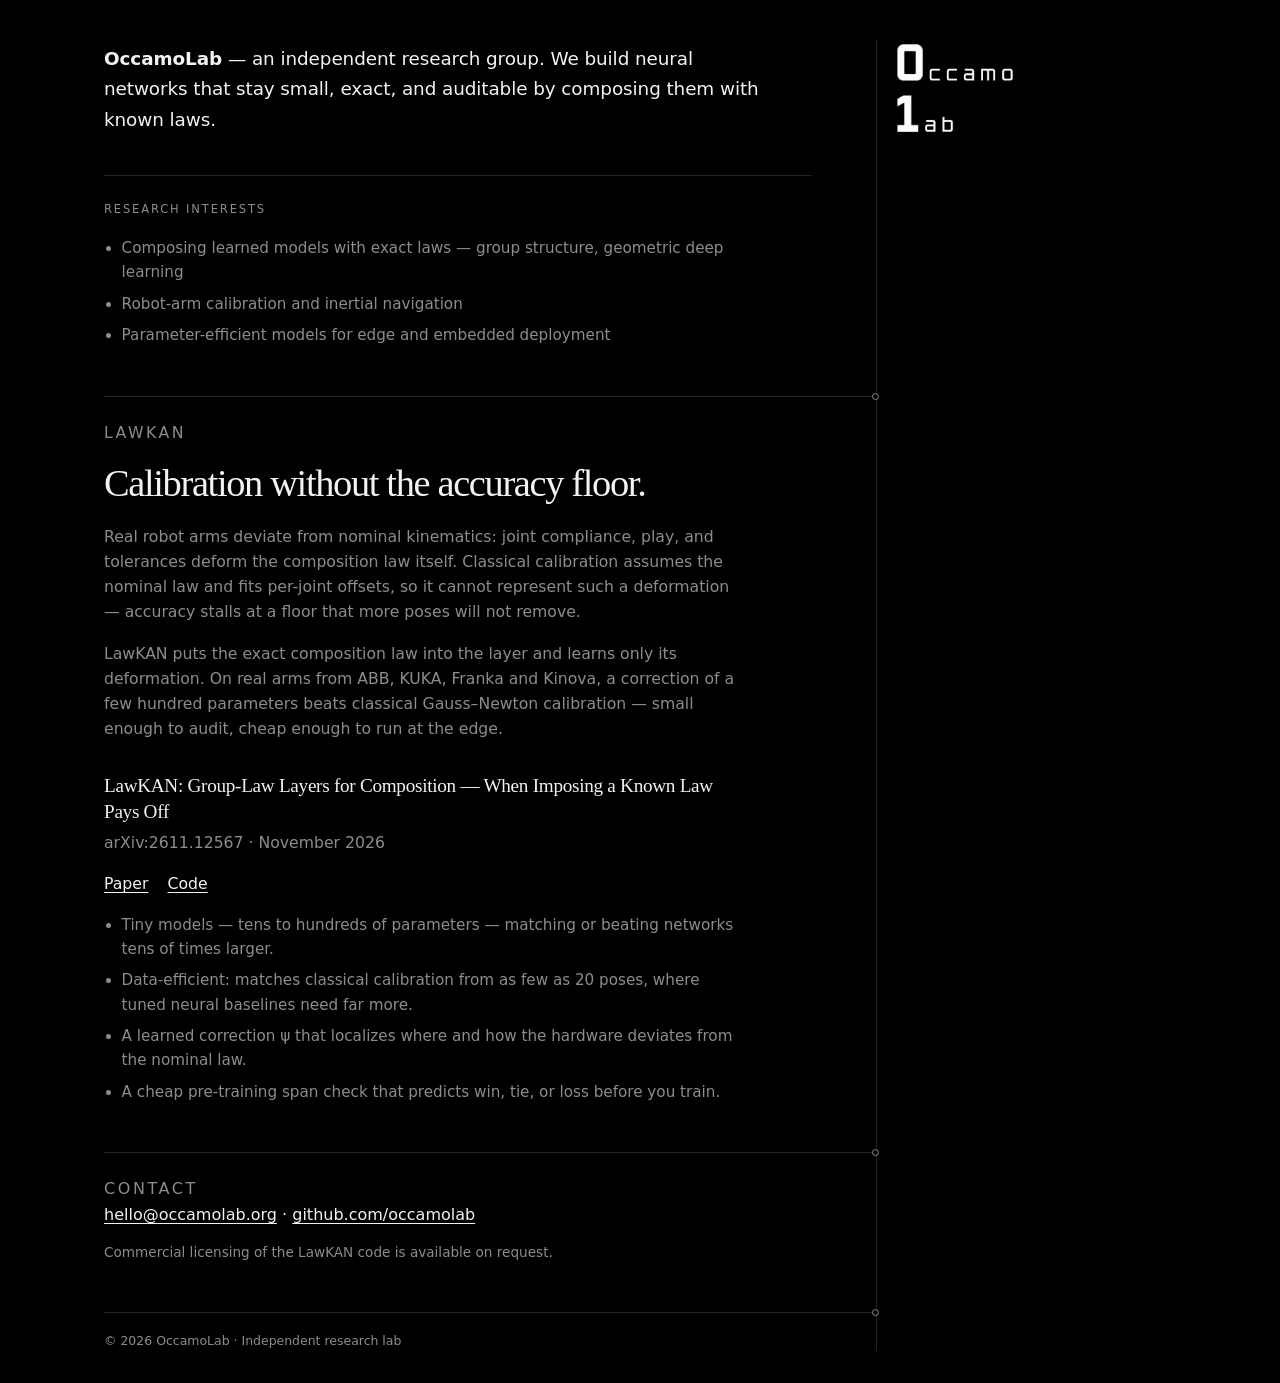
==== index.html @ d6421f6d "Make the hero body text and group interests under OccamoLab" ====
<!doctype html>
<html lang="en">
<head>
  <meta charset="utf-8">
  <meta name="viewport" content="width=device-width, initial-scale=1">
  <meta name="theme-color" content="#000000">
  <title>OccamoLab — independent research in geometric machine learning</title>
  <meta name="description" content="An independent research group building neural networks that stay small, exact, and auditable by composing them with known laws.">
  <link rel="canonical" href="https://occamolab.org/">
  <meta property="og:type" content="website">
  <meta property="og:title" content="OccamoLab">
  <meta property="og:description" content="An independent research group building neural networks that stay small, exact, and auditable by composing them with known laws.">
  <meta property="og:url" content="https://occamolab.org/">
  <meta property="og:image" content="https://occamolab.org/logo.png">
  <meta name="twitter:card" content="summary">
  <meta name="twitter:title" content="OccamoLab">
  <meta name="twitter:description" content="An independent research group building neural networks that stay small, exact, and auditable by composing them with known laws.">
  <meta name="twitter:image" content="https://occamolab.org/logo.png">
  <link rel="icon" href="logo.png" type="image/png">
  <link rel="apple-touch-icon" href="logo.png">
  <link rel="stylesheet" href="style.css?v=3">
  <script type="application/ld+json">
  {
    "@context": "https://schema.org",
    "@graph": [
      {
        "@type": "Organization",
        "@id": "https://occamolab.org/#org",
        "name": "OccamoLab",
        "url": "https://occamolab.org/",
        "logo": "https://occamolab.org/logo.png",
        "description": "An independent research group building neural networks that stay small, exact, and auditable by composing them with known laws.",
        "slogan": "A network should have exactly as many degrees of freedom as the problem has ignorance.",
        "sameAs": ["https://github.com/occamolab"],
        "founder": [
          {"@type": "Person", "name": "Anna Mishchenko"},
          {"@type": "Person", "name": "Nikolai Gavrilin"}
        ]
      },
      {
        "@type": "ScholarlyArticle",
        "@id": "https://arxiv.org/abs/2611.12567",
        "headline": "LawKAN: Group-Law Layers for Composition — When Imposing a Known Law Pays Off",
        "author": [
          {"@type": "Person", "name": "Anna Mishchenko"},
          {"@type": "Person", "name": "Nikolai Gavrilin"}
        ],
        "datePublished": "2026-11-09",
        "identifier": "https://doi.org/10.48550/arXiv.2611.12567",
        "url": "https://arxiv.org/abs/2611.12567",
        "sameAs": ["https://github.com/occamolab/lawkan"],
        "isPartOf": {"@type": "Periodical", "name": "arXiv", "issn": "2331-8422"}
      }
    ]
  }
  </script>
</head>
<body>
  <a class="skip" href="#main">Skip to content</a>

  <div class="page">
    <aside class="rail" aria-label="OccamoLab">
      <a class="brand" href="/" aria-label="OccamoLab home">
        <img src="logo-mark.png" alt="OccamoLab" width="124" height="96">
      </a>
    </aside>

    <main id="main">
      <section class="hero">
        <h1 class="sr-only">OccamoLab — independent research group</h1>
        <p class="hero-copy">
          <strong>OccamoLab</strong> — an independent research group. We build neural
          networks that stay small, exact, and auditable by composing them with known laws.
        </p>

        <div class="interests">
          <p class="label">Research interests</p>
          <ul class="bullets">
            <li>Composing learned models with exact laws — group structure, geometric deep learning</li>
            <li>Robot-arm calibration and inertial navigation</li>
            <li>Parameter-efficient models for edge and embedded deployment</li>
          </ul>
        </div>
      </section>

      <section id="lawkan" class="lawkan">
        <p class="label">LawKAN</p>
        <h2 class="lead">Calibration without the accuracy floor.</h2>
        <p>
          Real robot arms deviate from nominal kinematics: joint compliance, play, and
          tolerances deform the composition law itself. Classical calibration assumes the
          nominal law and fits per-joint offsets, so it cannot represent such a deformation —
          accuracy stalls at a floor that more poses will not remove.
        </p>
        <p>
          LawKAN puts the exact composition law into the layer and learns only its
          deformation. On real arms from ABB, KUKA, Franka and Kinova, a correction of a few
          hundred parameters beats classical Gauss–Newton calibration — small enough to
          audit, cheap enough to run at the edge.
        </p>

        <h3 class="paper-title">
          <a href="https://arxiv.org/abs/2611.12567">
            LawKAN: Group-Law Layers for Composition — When Imposing a Known Law Pays Off
          </a>
        </h3>
        <p class="meta">arXiv:2611.12567 · November 2026</p>
        <p class="links">
          <a href="https://arxiv.org/abs/2611.12567">Paper</a>
          <a href="https://github.com/occamolab/lawkan">Code</a>
        </p>

        <ul class="bullets">
          <li>Tiny models — tens to hundreds of parameters — matching or beating networks tens of times larger.</li>
          <li>Data-efficient: matches classical calibration from as few as 20 poses, where tuned neural baselines need far more.</li>
          <li>A learned correction ψ that localizes where and how the hardware deviates from the nominal law.</li>
          <li>A cheap pre-training span check that predicts win, tie, or loss before you train.</li>
        </ul>
      </section>

      <section id="contact" class="contact">
        <p class="label">Contact</p>
        <p>
          <a href="mailto:hello@occamolab.org">hello@occamolab.org</a>
          <span aria-hidden="true">·</span>
          <a href="https://github.com/occamolab">github.com/occamolab</a>
        </p>
        <p class="note">Commercial licensing of the LawKAN code is available on request.</p>
      </section>

      <footer class="site-footer">
        <p>© 2026 OccamoLab · Independent research lab</p>
      </footer>
    </main>
  </div>
</body>
</html>
---- style.css ----
:root {
  --ink: #f2f2f2;
  --muted: #8c8c8c;
  --bg: #000;
  --line: #222;
  --accent: #f2f2f2;
  --sans: ui-sans-serif, system-ui, -apple-system, "Segoe UI", Roboto, Helvetica, Arial, sans-serif;
  --serif: ui-serif, Georgia, Cambria, "Times New Roman", serif;
  color-scheme: dark;
}

* { box-sizing: border-box; }
html { scroll-behavior: smooth; }

body {
  margin: 0;
  background: var(--bg);
  color: var(--ink);
  font-family: var(--sans);
  line-height: 1.6;
  -webkit-font-smoothing: antialiased;
}

a, a:visited { color: var(--accent); text-decoration-thickness: 1px; text-underline-offset: 3px; }
a:hover { color: var(--muted); }

.skip { position: absolute; left: -9999px; }
.sr-only {
  position: absolute;
  width: 1px; height: 1px;
  padding: 0; margin: -1px;
  overflow: hidden;
  clip: rect(0 0 0 0);
  white-space: nowrap;
  border: 0;
}
.skip:focus {
  left: 1rem; top: 1rem;
  background: var(--ink); color: var(--bg);
  padding: .5rem .75rem;
}

.page {
  max-width: 1120px;
  min-height: 100vh;
  margin: 0 auto;
  padding: 2.5rem 1.5rem 2rem;
  display: grid;
  grid-template-columns: minmax(0, 1fr) 300px;
  grid-template-areas: "main rail";
  column-gap: 4rem;
}

/* The razor: a full-height axis with the wordmark attached at the top. */
.rail {
  grid-area: rail;
  align-self: stretch;
  border-left: 1px solid var(--line);
  padding-left: 1rem;
  display: flex;
  justify-content: flex-start;
  align-items: flex-start;
}

.brand { display: inline-flex; text-decoration: none; }
.brand img { display: block; width: auto; height: 96px; }

main { grid-area: main; min-width: 0; }

.hero { padding: .25rem 0 0; }

.interests {
  margin-top: 2.5rem;
  padding-top: 1.5rem;
  border-top: 1px solid var(--line);
}

.hero-copy {
  max-width: 42rem;
  margin: 0;
  font-size: 1.15rem;
  font-weight: 400;
  line-height: 1.65;
  letter-spacing: -.005em;
}
.hero-copy strong { font-weight: 650; }

.lawkan, .contact {
  position: relative;
  margin-top: 3rem;
  padding-top: 1.5rem;
}

/* A knot on the axis, with a hairline running left into the content. */
.lawkan::before, .contact::before, .site-footer::before {
  content: "";
  position: absolute;
  top: 0;
  left: 0;
  width: calc(100% + 4rem);
  height: 1px;
  background: var(--line);
}
.lawkan::after, .contact::after, .site-footer::after {
  content: "";
  position: absolute;
  top: -3px;
  right: calc(-4rem - 3px);
  width: 7px;
  height: 7px;
  box-sizing: border-box;
  border: 1px solid var(--muted);
  border-radius: 50%;
  background: var(--bg);
}

.label {
  margin: 0 0 1.1rem;
  color: var(--muted);
  font-size: .72rem;
  letter-spacing: .16em;
  text-transform: uppercase;
}

.lead {
  max-width: 38rem;
  margin: 0 0 1.2rem;
  font-family: var(--serif);
  font-weight: 500;
  font-size: clamp(1.7rem, 3.5vw, 2.4rem);
  line-height: 1.15;
  letter-spacing: -.035em;
}

.lawkan p {
  max-width: 40rem;
  margin: 0 0 1rem;
  color: var(--muted);
  font-size: .98rem;
}

.paper-title {
  max-width: 40rem;
  margin: 2rem 0 .35rem;
  font-family: var(--serif);
  font-size: 1.2rem;
  font-weight: 500;
  line-height: 1.35;
  letter-spacing: -.015em;
}
.paper-title a { text-decoration: none; }
.paper-title a:hover { text-decoration: underline; }

.meta { margin: 0 0 .35rem; color: var(--muted); font-size: .84rem; }
.links { display: flex; gap: 1.2rem; margin: 0 0 1.2rem; font-size: .9rem; }

.bullets { max-width: 40rem; margin: 1rem 0 0; padding-left: 1.1rem; color: var(--muted); font-size: .95rem; }
.bullets li { margin: .45rem 0; }
.bullets li::marker { color: var(--muted); }

.contact p { margin: 0; font-size: 1rem; }
.contact .note { margin-top: .9rem; color: var(--muted); font-size: .85rem; }

.site-footer {
  position: relative;
  margin-top: 3rem;
  padding-top: 1.2rem;
  color: var(--muted);
  font-size: .78rem;
}
.site-footer p { margin: 0; }

@media (max-width: 760px) {
  .page {
    grid-template-columns: 1fr;
    grid-template-areas: "rail" "main";
    row-gap: 2rem;
    padding: 1.5rem 1.25rem 2rem;
  }
  .rail {
    border-left: 0;
    border-bottom: 1px solid var(--line);
    padding: 0 0 1rem;
    justify-content: flex-end;
  }
  .brand img { height: 72px; }
  .hero { padding-top: .5rem; }
  .hero-copy { font-size: 1.05rem; }
  .lawkan, .contact { margin-top: 2.5rem; border-top: 1px solid var(--line); }
  .site-footer { border-top: 1px solid var(--line); }
  .lawkan::before, .contact::before, .site-footer::before,
  .lawkan::after, .contact::after, .site-footer::after { display: none; }
}
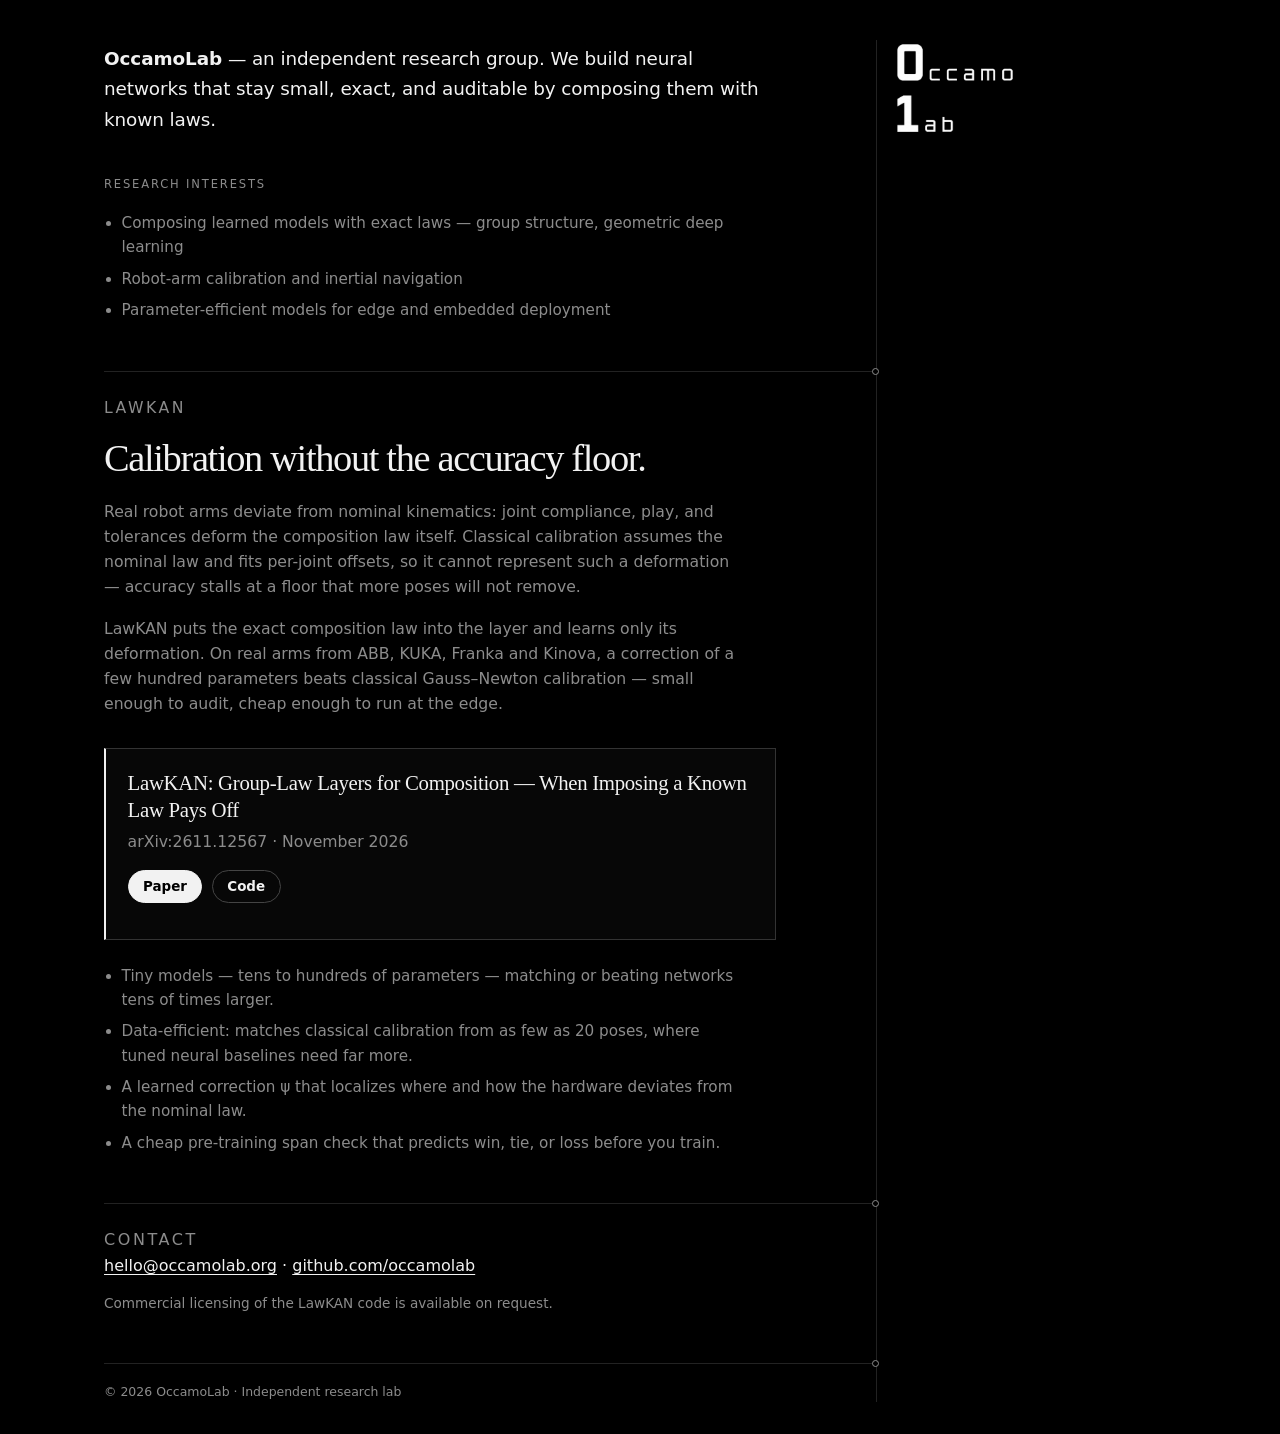
==== commit e91409ed: "Remove the hero divider and emphasize the paper links" ====
--- a/index.html
+++ b/index.html
@@ -18,7 +18,7 @@
   <meta name="twitter:image" content="https://occamolab.org/logo.png">
   <link rel="icon" href="logo.png" type="image/png">
   <link rel="apple-touch-icon" href="logo.png">
-  <link rel="stylesheet" href="style.css?v=3">
+  <link rel="stylesheet" href="style.css?v=4">
   <script type="application/ld+json">
   {
     "@context": "https://schema.org",
@@ -99,16 +99,18 @@
           audit, cheap enough to run at the edge.
         </p>
 
-        <h3 class="paper-title">
-          <a href="https://arxiv.org/abs/2611.12567">
-            LawKAN: Group-Law Layers for Composition — When Imposing a Known Law Pays Off
-          </a>
-        </h3>
-        <p class="meta">arXiv:2611.12567 · November 2026</p>
-        <p class="links">
-          <a href="https://arxiv.org/abs/2611.12567">Paper</a>
-          <a href="https://github.com/occamolab/lawkan">Code</a>
-        </p>
+        <div class="paper-card">
+          <h3 class="paper-title">
+            <a href="https://arxiv.org/abs/2611.12567">
+              LawKAN: Group-Law Layers for Composition — When Imposing a Known Law Pays Off
+            </a>
+          </h3>
+          <p class="meta">arXiv:2611.12567 · November 2026</p>
+          <p class="links">
+            <a class="button primary" href="https://arxiv.org/abs/2611.12567">Paper</a>
+            <a class="button" href="https://github.com/occamolab/lawkan">Code</a>
+          </p>
+        </div>
 
         <ul class="bullets">
           <li>Tiny models — tens to hundreds of parameters — matching or beating networks tens of times larger.</li>
--- a/style.css
+++ b/style.css
@@ -71,8 +71,6 @@
 
 .interests {
   margin-top: 2.5rem;
-  padding-top: 1.5rem;
-  border-top: 1px solid var(--line);
 }
 
 .hero-copy {
@@ -139,20 +137,48 @@
   font-size: .98rem;
 }
 
+.paper-card {
+  max-width: 42rem;
+  margin: 2rem 0 1.5rem;
+  padding: 1.25rem 1.35rem;
+  border: 1px solid #333;
+  border-left: 2px solid var(--ink);
+  background: #070707;
+}
+
 .paper-title {
-  max-width: 40rem;
-  margin: 2rem 0 .35rem;
+  margin: 0 0 .4rem;
   font-family: var(--serif);
-  font-size: 1.2rem;
+  font-size: 1.3rem;
   font-weight: 500;
-  line-height: 1.35;
+  line-height: 1.3;
   letter-spacing: -.015em;
 }
 .paper-title a { text-decoration: none; }
 .paper-title a:hover { text-decoration: underline; }
 
-.meta { margin: 0 0 .35rem; color: var(--muted); font-size: .84rem; }
-.links { display: flex; gap: 1.2rem; margin: 0 0 1.2rem; font-size: .9rem; }
+.meta { margin: 0 0 1rem; color: var(--muted); font-size: .84rem; }
+.links { display: flex; gap: .6rem; margin: 0; font-size: .9rem; }
+
+.button {
+  display: inline-flex;
+  align-items: center;
+  padding: .52rem .9rem;
+  border: 1px solid #444;
+  border-radius: 999px;
+  color: var(--ink);
+  font-size: .84rem;
+  font-weight: 600;
+  line-height: 1;
+  text-decoration: none;
+}
+.button:hover { border-color: var(--muted); color: var(--ink); }
+.button.primary {
+  background: var(--ink);
+  border-color: var(--ink);
+  color: #000;
+}
+.button.primary:hover { background: #fff; border-color: #fff; color: #000; }
 
 .bullets { max-width: 40rem; margin: 1rem 0 0; padding-left: 1.1rem; color: var(--muted); font-size: .95rem; }
 .bullets li { margin: .45rem 0; }
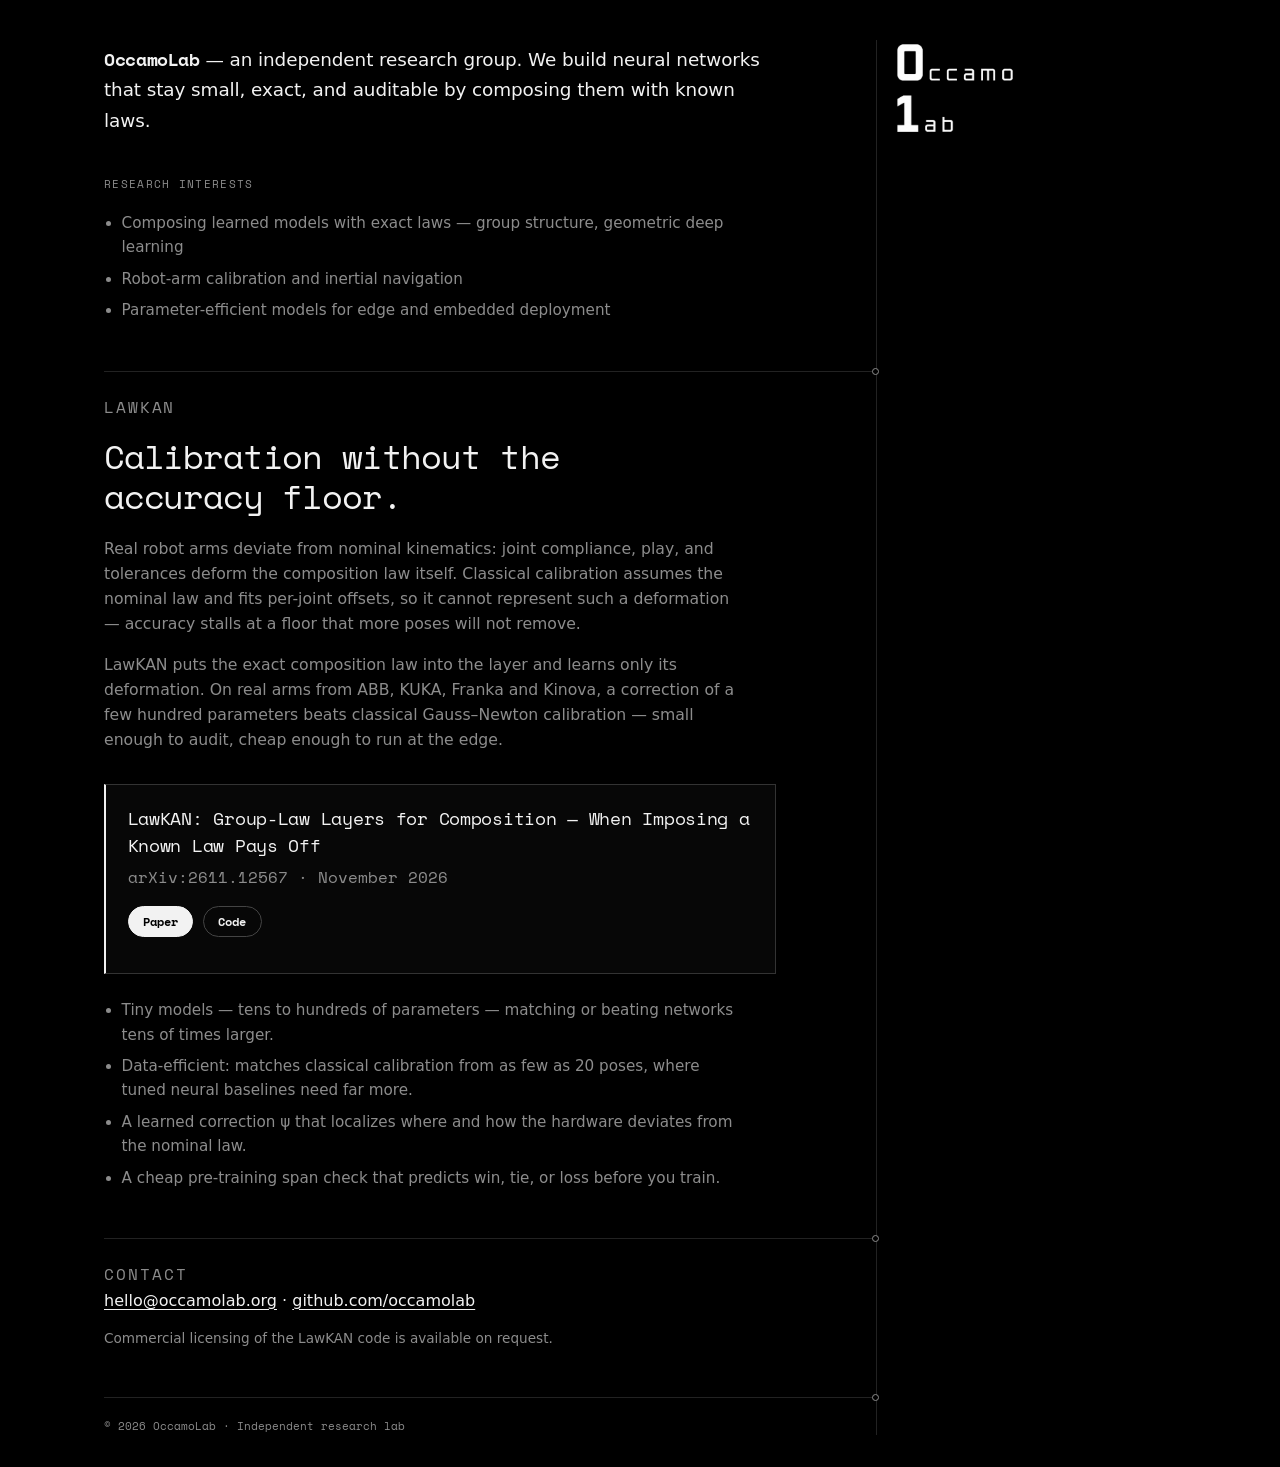
==== commit e405d2cc: "Use Space Mono for headings to match the wordmark" ====
--- a/index.html
+++ b/index.html
@@ -18,7 +18,7 @@
   <meta name="twitter:image" content="https://occamolab.org/logo.png">
   <link rel="icon" href="logo.png" type="image/png">
   <link rel="apple-touch-icon" href="logo.png">
-  <link rel="stylesheet" href="style.css?v=4">
+  <link rel="stylesheet" href="style.css?v=5">
   <script type="application/ld+json">
   {
     "@context": "https://schema.org",
--- a/style.css
+++ b/style.css
@@ -1,3 +1,18 @@
+@font-face {
+  font-family: "Space Mono";
+  src: url("fonts/space-mono-400.woff2") format("woff2");
+  font-weight: 400;
+  font-style: normal;
+  font-display: swap;
+}
+@font-face {
+  font-family: "Space Mono";
+  src: url("fonts/space-mono-700.woff2") format("woff2");
+  font-weight: 700;
+  font-style: normal;
+  font-display: swap;
+}
+
 :root {
   --ink: #f2f2f2;
   --muted: #8c8c8c;
@@ -6,6 +21,7 @@
   --accent: #f2f2f2;
   --sans: ui-sans-serif, system-ui, -apple-system, "Segoe UI", Roboto, Helvetica, Arial, sans-serif;
   --serif: ui-serif, Georgia, Cambria, "Times New Roman", serif;
+  --display: "Space Mono", ui-monospace, SFMono-Regular, Menlo, Consolas, monospace;
   color-scheme: dark;
 }
 
@@ -81,7 +97,7 @@
   line-height: 1.65;
   letter-spacing: -.005em;
 }
-.hero-copy strong { font-weight: 650; }
+.hero-copy strong { font-family: var(--display); font-weight: 700; letter-spacing: -.02em; }
 
 .lawkan, .contact {
   position: relative;
@@ -115,18 +131,19 @@
 .label {
   margin: 0 0 1.1rem;
   color: var(--muted);
-  font-size: .72rem;
-  letter-spacing: .16em;
+  font-family: var(--display);
+  font-size: .68rem;
+  letter-spacing: .12em;
   text-transform: uppercase;
 }
 
 .lead {
   max-width: 38rem;
   margin: 0 0 1.2rem;
-  font-family: var(--serif);
-  font-weight: 500;
-  font-size: clamp(1.7rem, 3.5vw, 2.4rem);
-  line-height: 1.15;
+  font-family: var(--display);
+  font-weight: 400;
+  font-size: clamp(1.55rem, 3.1vw, 2.1rem);
+  line-height: 1.2;
   letter-spacing: -.035em;
 }
 
@@ -148,16 +165,16 @@
 
 .paper-title {
   margin: 0 0 .4rem;
-  font-family: var(--serif);
-  font-size: 1.3rem;
-  font-weight: 500;
-  line-height: 1.3;
+  font-family: var(--display);
+  font-size: 1.15rem;
+  font-weight: 400;
+  line-height: 1.45;
   letter-spacing: -.015em;
 }
 .paper-title a { text-decoration: none; }
 .paper-title a:hover { text-decoration: underline; }
 
-.meta { margin: 0 0 1rem; color: var(--muted); font-size: .84rem; }
+.meta { margin: 0 0 1rem; color: var(--muted); font-family: var(--display); font-size: .78rem; }
 .links { display: flex; gap: .6rem; margin: 0; font-size: .9rem; }
 
 .button {
@@ -167,8 +184,9 @@
   border: 1px solid #444;
   border-radius: 999px;
   color: var(--ink);
-  font-size: .84rem;
-  font-weight: 600;
+  font-family: var(--display);
+  font-size: .78rem;
+  font-weight: 700;
   line-height: 1;
   text-decoration: none;
 }
@@ -192,7 +210,8 @@
   margin-top: 3rem;
   padding-top: 1.2rem;
   color: var(--muted);
-  font-size: .78rem;
+  font-family: var(--display);
+  font-size: .7rem;
 }
 .site-footer p { margin: 0; }
 
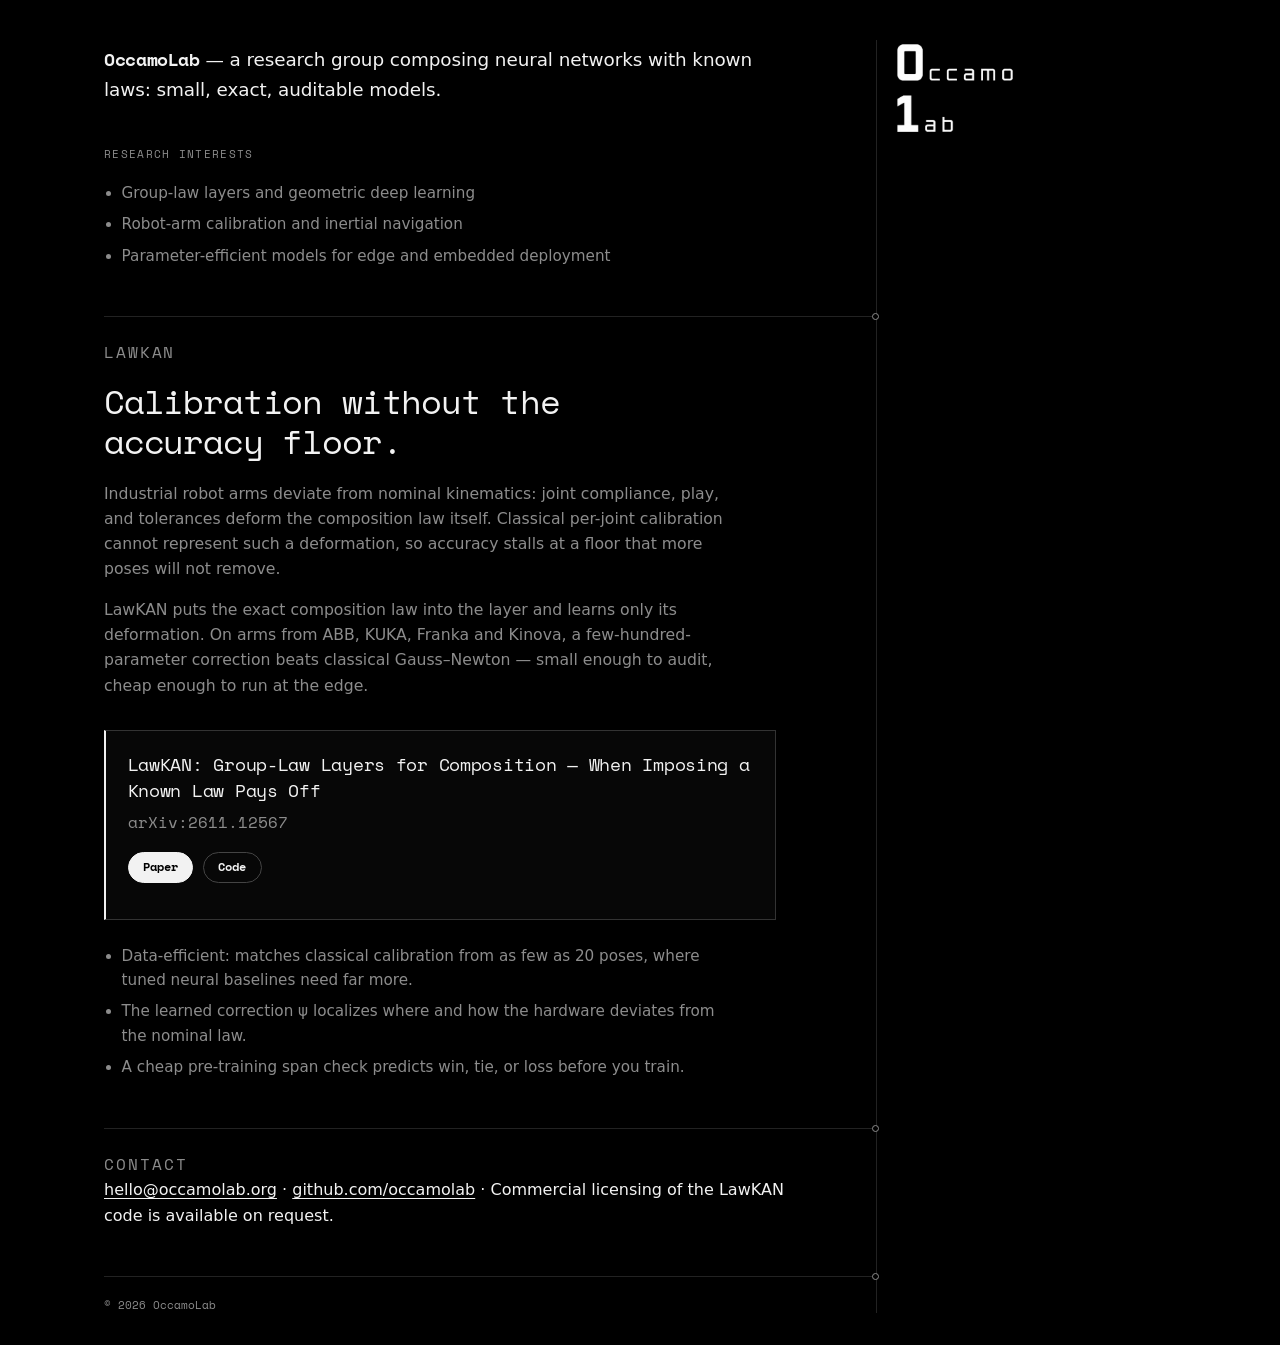
==== commit 622e3a62: "Reduce the site to the supplied copy" ====
--- a/index.html
+++ b/index.html
@@ -5,20 +5,20 @@
   <meta name="viewport" content="width=device-width, initial-scale=1">
   <meta name="theme-color" content="#000000">
   <title>OccamoLab — independent research in geometric machine learning</title>
-  <meta name="description" content="An independent research group building neural networks that stay small, exact, and auditable by composing them with known laws.">
+  <meta name="description" content="A research group composing neural networks with known laws: small, exact, auditable models.">
   <link rel="canonical" href="https://occamolab.org/">
   <meta property="og:type" content="website">
   <meta property="og:title" content="OccamoLab">
-  <meta property="og:description" content="An independent research group building neural networks that stay small, exact, and auditable by composing them with known laws.">
+  <meta property="og:description" content="A research group composing neural networks with known laws: small, exact, auditable models.">
   <meta property="og:url" content="https://occamolab.org/">
   <meta property="og:image" content="https://occamolab.org/logo.png">
   <meta name="twitter:card" content="summary">
   <meta name="twitter:title" content="OccamoLab">
-  <meta name="twitter:description" content="An independent research group building neural networks that stay small, exact, and auditable by composing them with known laws.">
+  <meta name="twitter:description" content="A research group composing neural networks with known laws: small, exact, auditable models.">
   <meta name="twitter:image" content="https://occamolab.org/logo.png">
   <link rel="icon" href="logo.png" type="image/png">
   <link rel="apple-touch-icon" href="logo.png">
-  <link rel="stylesheet" href="style.css?v=5">
+  <link rel="stylesheet" href="style.css?v=6">
   <script type="application/ld+json">
   {
     "@context": "https://schema.org",
@@ -29,7 +29,7 @@
         "name": "OccamoLab",
         "url": "https://occamolab.org/",
         "logo": "https://occamolab.org/logo.png",
-        "description": "An independent research group building neural networks that stay small, exact, and auditable by composing them with known laws.",
+        "description": "A research group composing neural networks with known laws: small, exact, auditable models.",
         "slogan": "A network should have exactly as many degrees of freedom as the problem has ignorance.",
         "sameAs": ["https://github.com/occamolab"],
         "founder": [
@@ -67,16 +67,16 @@
 
     <main id="main">
       <section class="hero">
-        <h1 class="sr-only">OccamoLab — independent research group</h1>
+        <h1 class="sr-only">OccamoLab</h1>
         <p class="hero-copy">
-          <strong>OccamoLab</strong> — an independent research group. We build neural
-          networks that stay small, exact, and auditable by composing them with known laws.
+          <strong>OccamoLab</strong> — a research group composing neural networks with known
+          laws: small, exact, auditable models.
         </p>
 
         <div class="interests">
           <p class="label">Research interests</p>
           <ul class="bullets">
-            <li>Composing learned models with exact laws — group structure, geometric deep learning</li>
+            <li>Group-law layers and geometric deep learning</li>
             <li>Robot-arm calibration and inertial navigation</li>
             <li>Parameter-efficient models for edge and embedded deployment</li>
           </ul>
@@ -87,16 +87,16 @@
         <p class="label">LawKAN</p>
         <h2 class="lead">Calibration without the accuracy floor.</h2>
         <p>
-          Real robot arms deviate from nominal kinematics: joint compliance, play, and
-          tolerances deform the composition law itself. Classical calibration assumes the
-          nominal law and fits per-joint offsets, so it cannot represent such a deformation —
-          accuracy stalls at a floor that more poses will not remove.
+          Industrial robot arms deviate from nominal kinematics: joint compliance, play, and
+          tolerances deform the composition law itself. Classical per-joint calibration cannot
+          represent such a deformation, so accuracy stalls at a floor that more poses will not
+          remove.
         </p>
         <p>
           LawKAN puts the exact composition law into the layer and learns only its
-          deformation. On real arms from ABB, KUKA, Franka and Kinova, a correction of a few
-          hundred parameters beats classical Gauss–Newton calibration — small enough to
-          audit, cheap enough to run at the edge.
+          deformation. On arms from ABB, KUKA, Franka and Kinova, a few-hundred-parameter
+          correction beats classical Gauss–Newton — small enough to audit, cheap enough to run
+          at the edge.
         </p>
 
         <div class="paper-card">
@@ -105,7 +105,7 @@
               LawKAN: Group-Law Layers for Composition — When Imposing a Known Law Pays Off
             </a>
           </h3>
-          <p class="meta">arXiv:2611.12567 · November 2026</p>
+          <p class="meta">arXiv:2611.12567</p>
           <p class="links">
             <a class="button primary" href="https://arxiv.org/abs/2611.12567">Paper</a>
             <a class="button" href="https://github.com/occamolab/lawkan">Code</a>
@@ -113,10 +113,9 @@
         </div>
 
         <ul class="bullets">
-          <li>Tiny models — tens to hundreds of parameters — matching or beating networks tens of times larger.</li>
           <li>Data-efficient: matches classical calibration from as few as 20 poses, where tuned neural baselines need far more.</li>
-          <li>A learned correction ψ that localizes where and how the hardware deviates from the nominal law.</li>
-          <li>A cheap pre-training span check that predicts win, tie, or loss before you train.</li>
+          <li>The learned correction ψ localizes where and how the hardware deviates from the nominal law.</li>
+          <li>A cheap pre-training span check predicts win, tie, or loss before you train.</li>
         </ul>
       </section>
 
@@ -126,12 +125,13 @@
           <a href="mailto:hello@occamolab.org">hello@occamolab.org</a>
           <span aria-hidden="true">·</span>
           <a href="https://github.com/occamolab">github.com/occamolab</a>
+          <span aria-hidden="true">·</span>
+          Commercial licensing of the LawKAN code is available on request.
         </p>
-        <p class="note">Commercial licensing of the LawKAN code is available on request.</p>
       </section>
 
       <footer class="site-footer">
-        <p>© 2026 OccamoLab · Independent research lab</p>
+        <p>© 2026 OccamoLab</p>
       </footer>
     </main>
   </div>
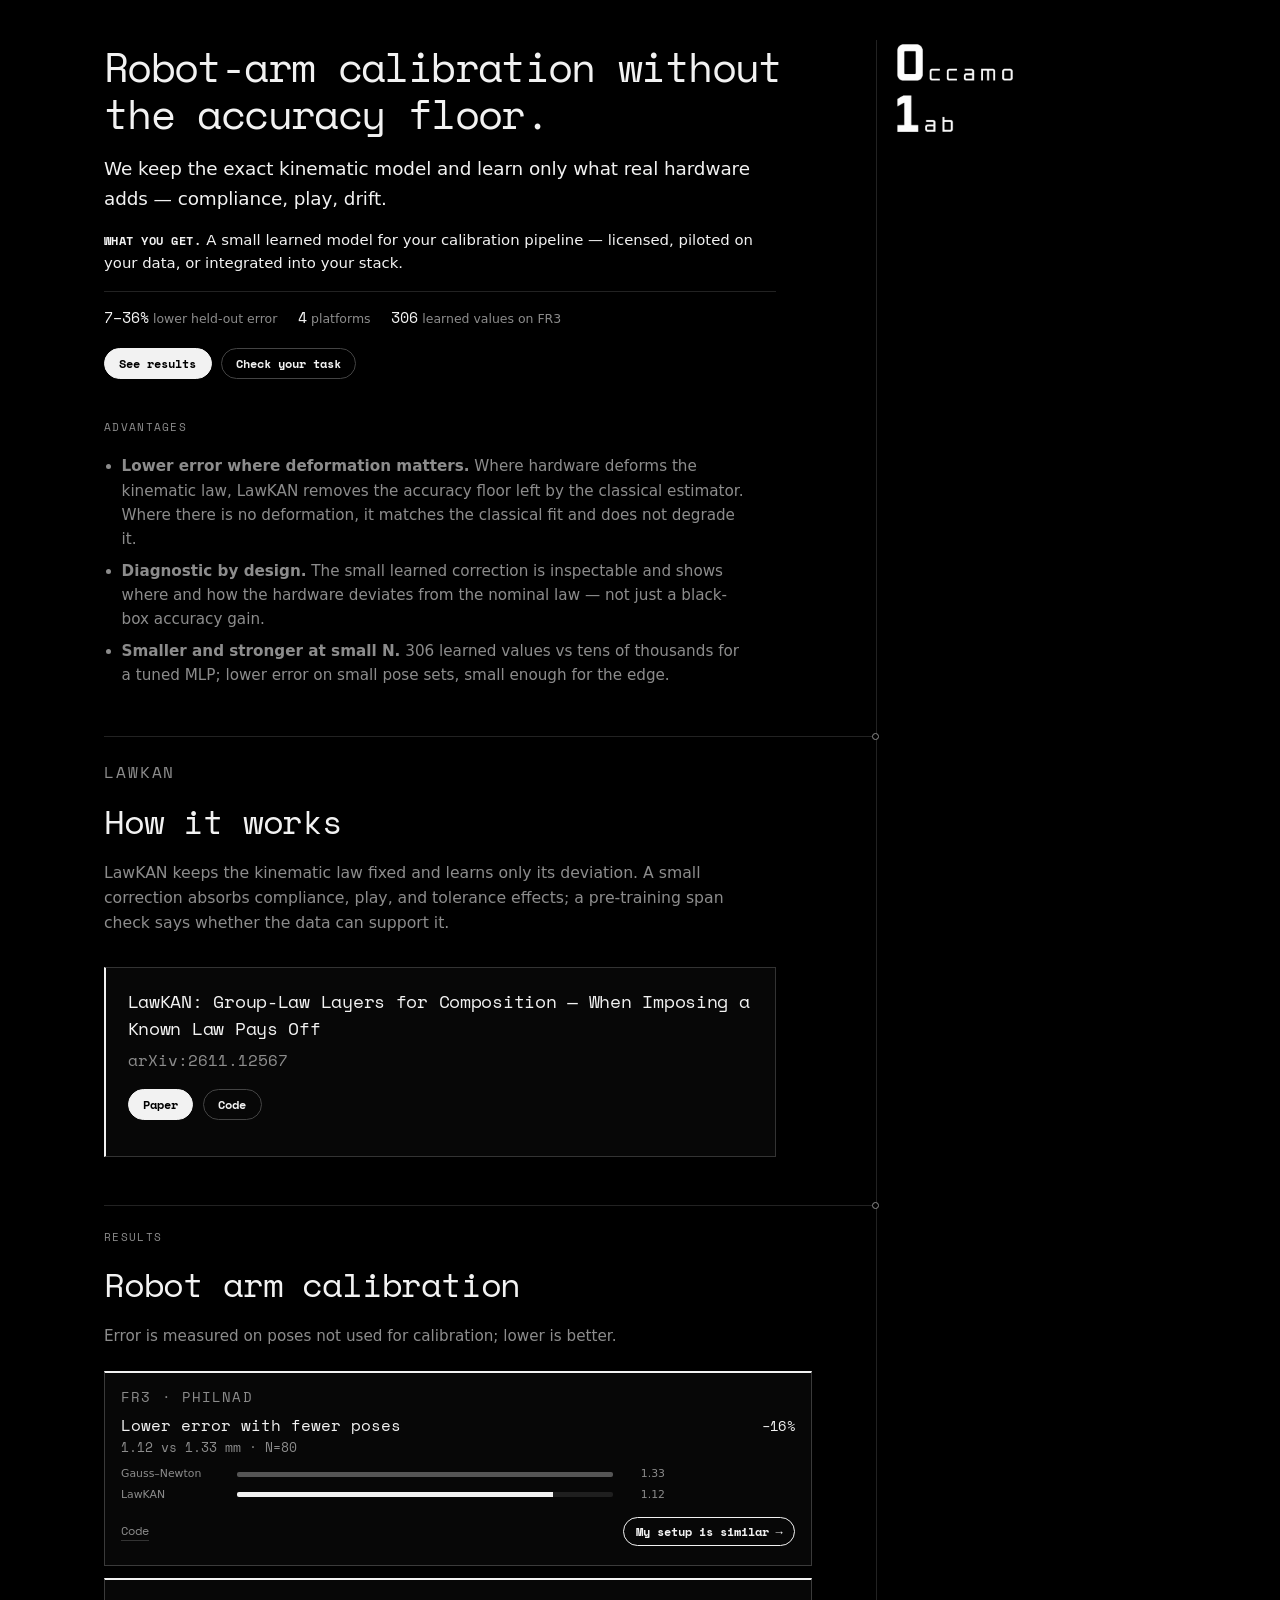
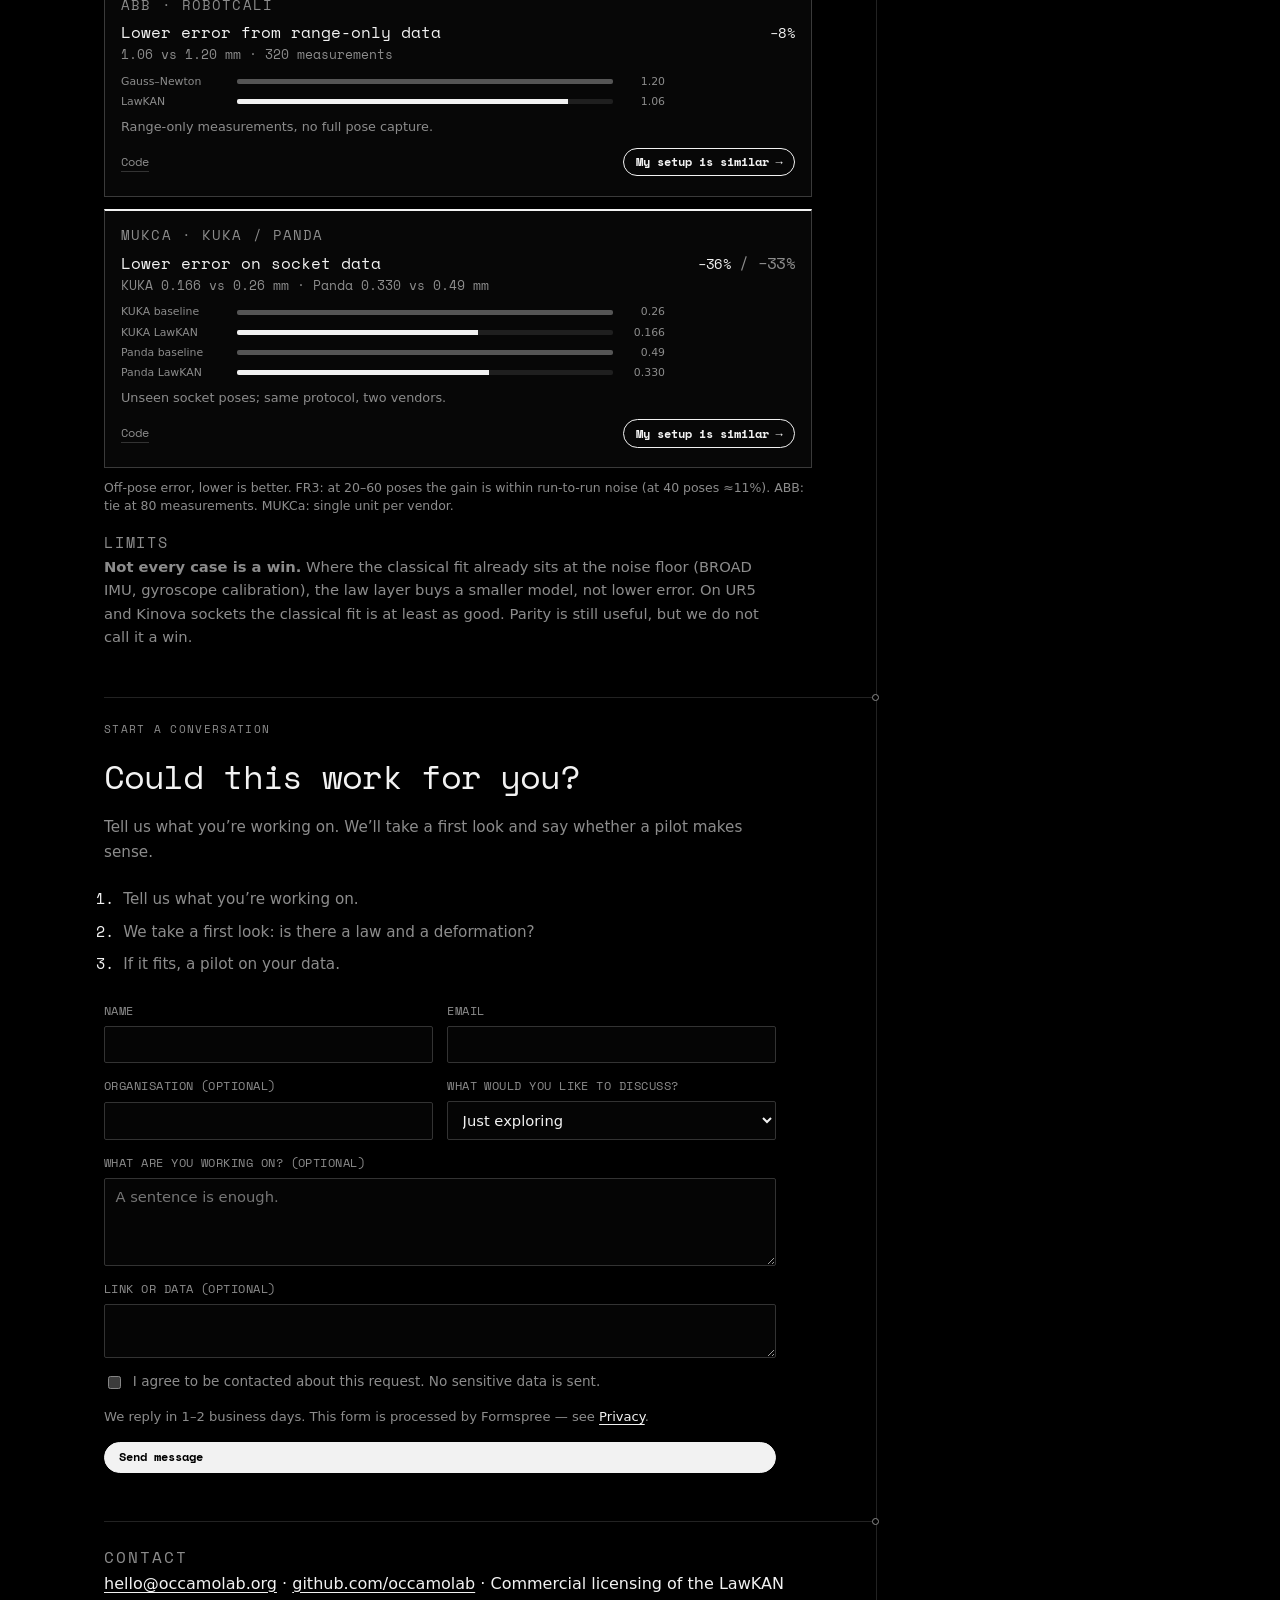
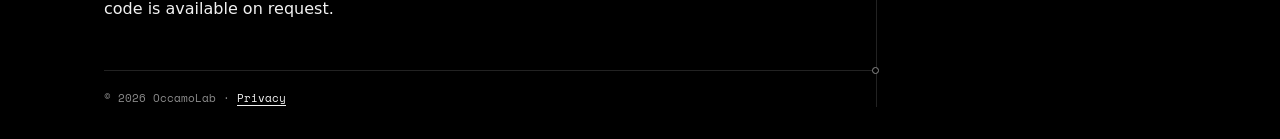
==== commit 88ce3cee: "Showcase v0: robot-arm calibration, proven results and contact - Hero: accuracy-floor positioning, a" ====
--- a/index.html
+++ b/index.html
@@ -4,21 +4,26 @@
   <meta charset="utf-8">
   <meta name="viewport" content="width=device-width, initial-scale=1">
   <meta name="theme-color" content="#000000">
-  <title>OccamoLab — independent research in geometric machine learning</title>
-  <meta name="description" content="A research group composing neural networks with known laws: small, exact, auditable models.">
+  <title>Robot arm calibration: 7–36% lower error — OccamoLab</title>
+  <meta name="description" content="LawKAN keeps the exact kinematic model and learns a small correction for compliance, play and drift. Results on FR3, ABB, KUKA and Panda; open code and paper.">
   <link rel="canonical" href="https://occamolab.org/">
   <meta property="og:type" content="website">
-  <meta property="og:title" content="OccamoLab">
-  <meta property="og:description" content="A research group composing neural networks with known laws: small, exact, auditable models.">
+  <meta property="og:title" content="Robot arm calibration: 7–36% lower error">
+  <meta property="og:description" content="A small learned correction on top of exact kinematics. Results on FR3, ABB, KUKA and Panda; open code.">
   <meta property="og:url" content="https://occamolab.org/">
-  <meta property="og:image" content="https://occamolab.org/logo.png">
-  <meta name="twitter:card" content="summary">
-  <meta name="twitter:title" content="OccamoLab">
-  <meta name="twitter:description" content="A research group composing neural networks with known laws: small, exact, auditable models.">
-  <meta name="twitter:image" content="https://occamolab.org/logo.png">
+  <meta property="og:image" content="https://occamolab.org/og-image.png">
+  <meta property="og:image:width" content="1200">
+  <meta property="og:image:height" content="630">
+  <meta property="og:image:type" content="image/png">
+  <meta property="og:image:alt" content="Robot-arm calibration without the accuracy floor — OccamoLab">
+  <meta name="twitter:card" content="summary_large_image">
+  <meta name="twitter:title" content="Robot arm calibration: 7–36% lower error">
+  <meta name="twitter:description" content="A small learned correction on top of exact kinematics. Results on FR3, ABB, KUKA and Panda; open code.">
+  <meta name="twitter:image" content="https://occamolab.org/og-image.png">
+  <meta name="twitter:image:alt" content="Robot-arm calibration without the accuracy floor — OccamoLab">
   <link rel="icon" href="logo.png" type="image/png">
   <link rel="apple-touch-icon" href="logo.png">
-  <link rel="stylesheet" href="style.css?v=6">
+  <link rel="stylesheet" href="style.css?v=24">
   <script type="application/ld+json">
   {
     "@context": "https://schema.org",
@@ -29,7 +34,7 @@
         "name": "OccamoLab",
         "url": "https://occamolab.org/",
         "logo": "https://occamolab.org/logo.png",
-        "description": "A research group composing neural networks with known laws: small, exact, auditable models.",
+        "description": "A small learned correction on top of exact kinematics for robot-arm calibration.",
         "slogan": "A network should have exactly as many degrees of freedom as the problem has ignorance.",
         "sameAs": ["https://github.com/occamolab"],
         "founder": [
@@ -54,86 +59,306 @@
     ]
   }
   </script>
+  <script data-goatcounter="https://occamolab.goatcounter.com/count"
+          async src="https://gc.zgo.at/count.js"></script>
 </head>
 <body>
   <a class="skip" href="#main">Skip to content</a>
 
   <div class="page">
     <aside class="rail" aria-label="OccamoLab">
-      <a class="brand" href="/" aria-label="OccamoLab home">
+      <a class="brand" href="/" aria-label="OccamoLab home" data-goatcounter-click="brand-home">
         <img src="logo-mark.png" alt="OccamoLab" width="124" height="96">
       </a>
     </aside>
 
     <main id="main">
       <section class="hero">
-        <h1 class="sr-only">OccamoLab</h1>
+        <h1 class="hero-title">Robot-arm calibration without the accuracy floor.</h1>
         <p class="hero-copy">
-          <strong>OccamoLab</strong> — a research group composing neural networks with known
-          laws: small, exact, auditable models.
-        </p>
+          We keep the exact kinematic model and learn only what real hardware adds — compliance,
+          play, drift.
+        </p>
+        <p class="what-you-get">
+          <strong>What you get.</strong> A small learned model for your calibration pipeline —
+          licensed, piloted on your data, or integrated into your stack.
+        </p>
+        <div class="hero-stats" aria-label="Key results">
+          <span><strong>7–36%</strong> lower held-out error</span>
+          <span><strong>4</strong> platforms</span>
+          <span><strong>306</strong> learned values on FR3</span>
+        </div>
+
+        <div class="hero-actions">
+          <a class="button primary" href="#cases" data-goatcounter-click="hero-results">See results</a>
+          <a class="button" href="#fit" data-goatcounter-click="hero-fit">Check your task</a>
+        </div>
 
         <div class="interests">
-          <p class="label">Research interests</p>
+          <p class="label">Advantages</p>
           <ul class="bullets">
-            <li>Group-law layers and geometric deep learning</li>
-            <li>Robot-arm calibration and inertial navigation</li>
-            <li>Parameter-efficient models for edge and embedded deployment</li>
+            <li><strong>Lower error where deformation matters.</strong> Where hardware deforms the kinematic law, LawKAN removes the accuracy floor left by the classical estimator. Where there is no deformation, it matches the classical fit and does not degrade it.</li>
+            <li><strong>Diagnostic by design.</strong> The small learned correction is inspectable and shows where and how the hardware deviates from the nominal law — not just a black-box accuracy gain.</li>
+            <li><strong>Smaller and stronger at small N.</strong> 306 learned values vs tens of thousands for a tuned MLP; lower error on small pose sets, small enough for the edge.</li>
           </ul>
         </div>
       </section>
 
       <section id="lawkan" class="lawkan">
         <p class="label">LawKAN</p>
-        <h2 class="lead">Calibration without the accuracy floor.</h2>
+        <h2 class="lead">How it works</h2>
         <p>
-          Industrial robot arms deviate from nominal kinematics: joint compliance, play, and
-          tolerances deform the composition law itself. Classical per-joint calibration cannot
-          represent such a deformation, so accuracy stalls at a floor that more poses will not
-          remove.
-        </p>
-        <p>
-          LawKAN puts the exact composition law into the layer and learns only its
-          deformation. On arms from ABB, KUKA, Franka and Kinova, a few-hundred-parameter
-          correction beats classical Gauss–Newton — small enough to audit, cheap enough to run
-          at the edge.
+          LawKAN keeps the kinematic law fixed and learns only its deviation. A small correction
+          absorbs compliance, play, and tolerance effects; a pre-training span check says whether
+          the data can support it.
         </p>
 
         <div class="paper-card">
           <h3 class="paper-title">
-            <a href="https://arxiv.org/abs/2611.12567">
+            <a href="https://arxiv.org/abs/2611.12567" data-goatcounter-click="paper-title">
               LawKAN: Group-Law Layers for Composition — When Imposing a Known Law Pays Off
             </a>
           </h3>
           <p class="meta">arXiv:2611.12567</p>
           <p class="links">
-            <a class="button primary" href="https://arxiv.org/abs/2611.12567">Paper</a>
-            <a class="button" href="https://github.com/occamolab/lawkan">Code</a>
+            <a class="button primary" href="https://arxiv.org/abs/2611.12567" data-goatcounter-click="paper-arxiv">Paper</a>
+            <a class="button" href="https://github.com/occamolab/lawkan" data-goatcounter-click="code-github">Code</a>
           </p>
         </div>
 
-        <ul class="bullets">
-          <li>Data-efficient: matches classical calibration from as few as 20 poses, where tuned neural baselines need far more.</li>
-          <li>The learned correction ψ localizes where and how the hardware deviates from the nominal law.</li>
-          <li>A cheap pre-training span check predicts win, tie, or loss before you train.</li>
-        </ul>
+      </section>
+
+      <section id="cases" class="cases">
+        <p class="label">Results</p>
+        <h2 class="lead">Robot arm calibration</h2>
+        <p class="section-note">
+          Error is measured on poses not used for calibration; lower is better.
+        </p>
+
+        <div class="case-grid">
+          <article class="case-card">
+            <p class="case-meta">FR3 · PhilNad</p>
+            <div class="case-head">
+              <h3 class="case-title">Lower error with fewer poses</h3>
+              <p class="case-gain">−16%</p>
+            </div>
+            <p class="case-abs">1.12 vs 1.33 mm · N=80</p>
+            <div class="case-bars" aria-hidden="true">
+              <div class="bar-row"><span class="bar-label">Gauss–Newton</span><span class="bar-track"><span class="bar-fill baseline" style="width:100%"></span></span><span class="bar-val">1.33</span></div>
+              <div class="bar-row"><span class="bar-label">LawKAN</span><span class="bar-track"><span class="bar-fill better" style="width:84%"></span></span><span class="bar-val">1.12</span></div>
+            </div>
+            <p class="case-links">
+              <a class="case-code" href="https://github.com/occamolab/lawkan/blob/main/experiments/real/X35_recount_fr3.py" data-goatcounter-click="case-fr3-code">Code</a>
+              <a class="case-cta" href="#fit" data-case="FR3-arm" data-request="Whether it fits my task" data-goatcounter-click="case-fr3-fit">My setup is similar →</a>
+            </p>
+          </article>
+
+          <article class="case-card">
+            <p class="case-meta">ABB · RobotCali</p>
+            <div class="case-head">
+              <h3 class="case-title">Lower error from range-only data</h3>
+              <p class="case-gain">−8%</p>
+            </div>
+            <p class="case-abs">1.06 vs 1.20 mm · 320 measurements</p>
+            <div class="case-bars" aria-hidden="true">
+              <div class="bar-row"><span class="bar-label">Gauss–Newton</span><span class="bar-track"><span class="bar-fill baseline" style="width:100%"></span></span><span class="bar-val">1.20</span></div>
+              <div class="bar-row"><span class="bar-label">LawKAN</span><span class="bar-track"><span class="bar-fill better" style="width:88%"></span></span><span class="bar-val">1.06</span></div>
+            </div>
+            <p class="case-detail">Range-only measurements, no full pose capture.</p>
+            <p class="case-links">
+              <a class="case-code" href="https://github.com/occamolab/lawkan/blob/main/experiments/real/RC1_robotcali.py" data-goatcounter-click="case-abb-code">Code</a>
+              <a class="case-cta" href="#fit" data-case="ABB-range" data-request="Whether it fits my task" data-goatcounter-click="case-abb-fit">My setup is similar →</a>
+            </p>
+          </article>
+
+          <article class="case-card">
+            <p class="case-meta">MUKCa · KUKA / Panda</p>
+            <div class="case-head">
+              <h3 class="case-title">Lower error on socket data</h3>
+              <p class="case-gain">−36% <span>/ −33%</span></p>
+            </div>
+            <p class="case-abs">KUKA 0.166 vs 0.26 mm · Panda 0.330 vs 0.49 mm</p>
+            <div class="case-bars" aria-hidden="true">
+              <div class="bar-row"><span class="bar-label">KUKA baseline</span><span class="bar-track"><span class="bar-fill baseline" style="width:100%"></span></span><span class="bar-val">0.26</span></div>
+              <div class="bar-row"><span class="bar-label">KUKA LawKAN</span><span class="bar-track"><span class="bar-fill better" style="width:64%"></span></span><span class="bar-val">0.166</span></div>
+              <div class="bar-row"><span class="bar-label">Panda baseline</span><span class="bar-track"><span class="bar-fill baseline" style="width:100%"></span></span><span class="bar-val">0.49</span></div>
+              <div class="bar-row"><span class="bar-label">Panda LawKAN</span><span class="bar-track"><span class="bar-fill better" style="width:67%"></span></span><span class="bar-val">0.330</span></div>
+            </div>
+            <p class="case-detail">Unseen socket poses; same protocol, two vendors.</p>
+            <p class="case-links">
+              <a class="case-code" href="https://github.com/occamolab/lawkan/blob/main/experiments/real/X36_recount_socket.py" data-goatcounter-click="case-mukca-code">Code</a>
+              <a class="case-cta" href="#fit" data-case="MUKCa-sockets" data-request="Whether it fits my task" data-goatcounter-click="case-mukca-fit">My setup is similar →</a>
+            </p>
+          </article>
+        </div>
+
+        <p class="case-footnote">
+          Off-pose error, lower is better. FR3: at 20–60 poses the gain is within run-to-run noise
+          (at 40 poses ≈11%). ABB: tie at 80 measurements. MUKCa: single unit per vendor.
+        </p>
+
+        <div class="limits">
+          <p class="label">Limits</p>
+          <p>
+            <strong>Not every case is a win.</strong> Where the classical fit already sits at the
+            noise floor (BROAD IMU, gyroscope calibration), the law layer buys a smaller model,
+            not lower error. On UR5 and Kinova sockets the classical fit is at least as good.
+            Parity is still useful, but we do not call it a win.
+          </p>
+        </div>
+      </section>
+
+      <section id="fit" class="fit">
+        <p class="label">Start a conversation</p>
+        <h2 class="lead">Could this work for you?</h2>
+        <p class="section-note">
+          Tell us what you’re working on. We’ll take a first look and say whether a pilot
+          makes sense.
+        </p>
+        <ol class="fit-list">
+          <li>Tell us what you’re working on.</li>
+          <li>We take a first look: is there a law and a deformation?</li>
+          <li>If it fits, a pilot on your data.</li>
+        </ol>
+
+        <form id="fit-form" class="fit-form" action="https://formspree.io/f/mdegedyy" method="POST" novalidate>
+          <input type="hidden" name="case_id" value="other">
+          <input type="hidden" name="_subject" value="Website request — OccamoLab">
+          <p id="case-note" class="case-note" hidden></p>
+          <div class="form-row">
+            <label>Name<input name="name" autocomplete="name" required></label>
+            <label>Email<input name="email" type="email" autocomplete="email" required></label>
+          </div>
+          <div class="form-row">
+            <label>Organisation (optional)<input name="org" autocomplete="organization"></label>
+            <label>What would you like to discuss?
+              <select name="request">
+                <option>Just exploring</option>
+                <option>Whether it fits my task</option>
+                <option>A possible pilot</option>
+                <option>Integration</option>
+                <option>Licensing</option>
+              </select>
+            </label>
+          </div>
+          <label>What are you working on? (optional)<textarea name="task" rows="4" placeholder="A sentence is enough."></textarea></label>
+          <label>Link or data (optional)<textarea name="data" rows="2"></textarea></label>
+          <div class="hp" aria-hidden="true">
+            <label>Website<input name="_gotcha" tabindex="-1" autocomplete="off"></label>
+          </div>
+          <label class="consent">
+            <input type="checkbox" name="consent" required>
+            I agree to be contacted about this request. No sensitive data is sent.
+          </label>
+          <p class="form-note">We reply in 1–2 business days. This form is processed by Formspree — see <a href="privacy.html">Privacy</a>.</p>
+          <p id="form-error" class="form-error" role="alert" hidden></p>
+          <p id="form-success" class="form-success" role="status" hidden>
+            Thanks — we’ll reply in 1–2 business days.
+          </p>
+          <button class="button primary" type="submit" data-goatcounter-click="fit-submit">Send message</button>
+        </form>
       </section>
 
       <section id="contact" class="contact">
         <p class="label">Contact</p>
         <p>
-          <a href="mailto:hello@occamolab.org">hello@occamolab.org</a>
+          <a href="mailto:hello@occamolab.org" data-goatcounter-click="email-hello">hello@occamolab.org</a>
           <span aria-hidden="true">·</span>
-          <a href="https://github.com/occamolab">github.com/occamolab</a>
+          <a href="https://github.com/occamolab" data-goatcounter-click="github-org">github.com/occamolab</a>
           <span aria-hidden="true">·</span>
           Commercial licensing of the LawKAN code is available on request.
         </p>
       </section>
 
       <footer class="site-footer">
-        <p>© 2026 OccamoLab</p>
+        <p>© 2026 OccamoLab · <a href="privacy.html" data-goatcounter-click="privacy">Privacy</a></p>
       </footer>
     </main>
   </div>
+
+
+  <script>
+    (function () {
+      const form = document.getElementById('fit-form');
+      if (!form) return;
+      const errorBox = document.getElementById('form-error');
+      const successBox = document.getElementById('form-success');
+      const button = form.querySelector('button[type="submit"]');
+      const caseNote = document.getElementById('case-note');
+      const get = (k) => (new FormData(form).get(k) || '').toString().trim();
+      let started = false;
+
+      form.addEventListener('focusin', function () {
+        if (started) return;
+        started = true;
+        if (window.goatcounter && window.goatcounter.count) {
+          window.goatcounter.count({ path: 'form-start', event: true });
+        }
+      });
+
+      document.querySelectorAll('[data-case]').forEach(function (link) {
+        link.addEventListener('click', function () {
+          const caseField = form.querySelector('[name="case_id"]');
+          const requestField = form.querySelector('[name="request"]');
+          if (caseField) caseField.value = link.getAttribute('data-case');
+          if (requestField && link.getAttribute('data-request')) {
+            requestField.value = link.getAttribute('data-request');
+          }
+          const card = link.closest('.case-card');
+          const meta = card && card.querySelector('.case-meta');
+          if (caseNote && meta) {
+            caseNote.textContent = 'From: ' + meta.textContent.trim();
+            caseNote.hidden = false;
+          }
+        });
+      });
+
+      function fail(message, field) {
+        errorBox.textContent = message;
+        errorBox.hidden = false;
+        if (field) field.focus();
+      }
+
+      form.addEventListener('submit', async function (event) {
+        event.preventDefault();
+        errorBox.hidden = true;
+        if (get('_gotcha')) return; // honeypot: silently ignore bots
+        if (!get('name')) return fail('Please enter your name.', form.querySelector('[name="name"]'));
+        if (!/^[^\s@]+@[^\s@]+\.[^\s@]+$/.test(get('email'))) {
+          return fail('Please enter a valid email address.', form.querySelector('[name="email"]'));
+        }
+        if (!get('consent')) {
+          return fail('Please accept the contact consent.', form.querySelector('[name="consent"]'));
+        }
+        const subject = ['Website request', get('case_id') !== 'other' ? get('case_id') : '',
+                         get('org')].filter(Boolean).join(' — ');
+        form.querySelector('[name="_subject"]').value = subject;
+        const label = button.textContent;
+        button.disabled = true;
+        button.textContent = 'Sending…';
+        try {
+          const response = await fetch(form.action, {
+            method: 'POST',
+            body: new FormData(form),
+            headers: { Accept: 'application/json' }
+          });
+          if (!response.ok) {
+            const data = await response.json().catch(function () { return {}; });
+            throw new Error(data.error || 'Request failed');
+          }
+          form.hidden = true;
+          successBox.hidden = false;
+          if (window.goatcounter && window.goatcounter.count) {
+            window.goatcounter.count({ path: 'lead-submit', event: true });
+          }
+        } catch (err) {
+          fail('Something went wrong — email hello@occamolab.org.', null);
+        } finally {
+          button.disabled = false;
+          button.textContent = label;
+        }
+      });
+    })();
+  </script>
 </body>
 </html>
--- a/style.css
+++ b/style.css
@@ -85,6 +85,22 @@
 
 .hero { padding: .25rem 0 0; }
 
+.hero-title {
+  max-width: 44rem;
+  margin: 0 0 1rem;
+  font-family: var(--display);
+  font-size: clamp(1.75rem, 4vw, 2.55rem);
+  font-weight: 400;
+  line-height: 1.15;
+  letter-spacing: -.04em;
+}
+.hero-actions {
+  display: flex;
+  flex-wrap: wrap;
+  gap: .55rem;
+  margin-top: 1.2rem;
+}
+
 .interests {
   margin-top: 2.5rem;
 }
@@ -99,14 +115,45 @@
 }
 .hero-copy strong { font-family: var(--display); font-weight: 700; letter-spacing: -.02em; }
 
-.lawkan, .contact {
+.what-you-get {
+  max-width: 42rem;
+  margin: .9rem 0 0;
+  color: var(--ink);
+  font-size: .93rem;
+  line-height: 1.55;
+}
+.what-you-get strong {
+  font-family: var(--display);
+  font-size: .78rem;
+  letter-spacing: .04em;
+  text-transform: uppercase;
+}
+.hero-stats {
+  display: flex;
+  flex-wrap: wrap;
+  gap: .45rem 1.3rem;
+  max-width: 42rem;
+  margin-top: 1rem;
+  padding-top: .8rem;
+  border-top: 1px solid #222;
+  color: var(--muted);
+  font-size: .78rem;
+}
+.hero-stats strong {
+  color: var(--ink);
+  font-family: var(--display);
+  font-size: .95rem;
+  font-weight: 400;
+}
+
+.lawkan, .cases, .fit, .contact {
   position: relative;
   margin-top: 3rem;
   padding-top: 1.5rem;
 }
 
 /* A knot on the axis, with a hairline running left into the content. */
-.lawkan::before, .contact::before, .site-footer::before {
+.lawkan::before, .cases::before, .fit::before, .contact::before, .site-footer::before {
   content: "";
   position: absolute;
   top: 0;
@@ -115,7 +162,7 @@
   height: 1px;
   background: var(--line);
 }
-.lawkan::after, .contact::after, .site-footer::after {
+.lawkan::after, .cases::after, .fit::after, .contact::after, .site-footer::after {
   content: "";
   position: absolute;
   top: -3px;
@@ -202,8 +249,234 @@
 .bullets li { margin: .45rem 0; }
 .bullets li::marker { color: var(--muted); }
 
+.section-note {
+  max-width: 42rem;
+  margin: 0 0 1.4rem;
+  color: var(--muted);
+  font-size: .95rem;
+}
+
+.case-grid {
+  display: grid;
+  grid-template-columns: 1fr;
+  gap: .75rem;
+  max-width: 46rem;
+}
+.case-card {
+  padding: .85rem 1rem .8rem;
+  border: 1px solid #3a3a3a;
+  border-top: 2px solid var(--ink);
+  background: #070707;
+  display: flex;
+  flex-direction: column;
+}
+.case-meta {
+  margin: 0 0 .15rem;
+  color: var(--muted);
+  font-family: var(--display);
+  font-size: .75rem;
+  letter-spacing: .08em;
+  text-transform: uppercase;
+}
+.case-title {
+  margin: 0;
+  font-family: var(--display);
+  font-size: .98rem;
+  font-weight: 400;
+  line-height: 1.35;
+}
+.case-card p { margin: 0 0 .4rem; color: var(--muted); font-size: .88rem; }
+.case-card strong { color: var(--ink); font-weight: 700; }
+.case-head {
+  display: flex;
+  justify-content: space-between;
+  align-items: baseline;
+  gap: 1rem;
+}
+.case-gain {
+  margin: 0 !important;
+  color: var(--ink) !important;
+  font-family: var(--display);
+  font-size: 2rem;
+  line-height: 1;
+  letter-spacing: -.05em;
+  white-space: nowrap;
+}
+.case-gain span { color: var(--muted); font-size: 1rem; }
+.case-card .case-abs {
+  margin: .15rem 0 .45rem;
+  color: var(--muted);
+  font-family: var(--display);
+  font-size: .8rem;
+  font-variant-numeric: tabular-nums;
+  line-height: 1.4;
+}
+.case-bars {
+  display: grid;
+  gap: .18rem;
+  max-width: 34rem;
+  margin: .1rem 0 .45rem;
+}
+.bar-row {
+  display: grid;
+  grid-template-columns: 6.8rem minmax(0, 1fr) 2.8rem;
+  align-items: center;
+  gap: .45rem;
+  color: var(--muted);
+  font-size: .68rem;
+}
+.bar-label { white-space: nowrap; }
+.bar-track {
+  height: 5px;
+  overflow: hidden;
+  border-radius: 2px;
+  background: #1f1f1f;
+}
+.bar-fill { display: block; height: 100%; background: #555; }
+.bar-fill.better { background: var(--ink); }
+.bar-val { text-align: right; font-variant-numeric: tabular-nums; }
+.case-card .case-detail { margin: 0 0 .3rem; color: var(--muted); font-size: .8rem; line-height: 1.45; }
+.case-links {
+  display: flex;
+  align-items: center;
+  justify-content: space-between;
+  gap: 1rem;
+  margin-top: auto;
+  padding-top: .45rem;
+}
+.case-code {
+  color: var(--muted);
+  font-family: var(--display);
+  font-size: .72rem;
+  text-decoration: none;
+  border-bottom: 1px solid #333;
+}
+.case-code:hover { color: var(--ink); border-color: var(--muted); }
+.case-cta {
+  display: inline-flex;
+  align-items: center;
+  padding: .45rem .7rem;
+  border: 1px solid var(--ink);
+  border-radius: 999px;
+  color: var(--ink);
+  font-family: var(--display);
+  font-size: .75rem;
+  font-weight: 700;
+  line-height: 1;
+  text-decoration: none;
+  white-space: nowrap;
+}
+.case-cta:hover { background: var(--ink); color: #000; }
+
+.limits { max-width: 42rem; margin-top: 1rem; }
+.limits p { margin: 0; color: var(--muted); font-size: .92rem; }
+
+.fit-list {
+  max-width: 42rem;
+  margin: 0 0 1.6rem;
+  padding-left: 1.2rem;
+  color: var(--muted);
+  font-size: .95rem;
+}
+.fit-list li { margin: .45rem 0; }
+.fit-list li::marker { color: var(--ink); font-family: var(--display); }
+
+.fit-form {
+  max-width: 42rem;
+  display: grid;
+  gap: .9rem;
+}
+.form-row {
+  display: grid;
+  grid-template-columns: repeat(2, minmax(0, 1fr));
+  gap: .9rem;
+}
+.fit-form label {
+  display: grid;
+  gap: .35rem;
+  color: var(--muted);
+  font-family: var(--display);
+  font-size: .72rem;
+  letter-spacing: .04em;
+  text-transform: uppercase;
+}
+.fit-form input,
+.fit-form select,
+.fit-form textarea {
+  width: 100%;
+  padding: .55rem .65rem;
+  border: 1px solid #333;
+  border-radius: 2px;
+  background: #050505;
+  color: var(--ink);
+  font-family: var(--sans);
+  font-size: .92rem;
+  text-transform: none;
+  letter-spacing: 0;
+}
+.fit-form input:focus,
+.fit-form select:focus,
+.fit-form textarea:focus {
+  outline: 1px solid var(--muted);
+  border-color: var(--muted);
+}
+.fit-form textarea { resize: vertical; }
+.fit-form .consent {
+  display: flex;
+  align-items: flex-start;
+  gap: .55rem;
+  text-transform: none;
+  letter-spacing: 0;
+  font-family: var(--sans);
+  font-size: .85rem;
+  line-height: 1.45;
+}
+.fit-form .consent input { width: auto; margin-top: .2rem; }
+.form-note { margin: 0; color: var(--muted); font-size: .82rem; }
+
+.form-cta {
+  max-width: 42rem;
+  margin-top: 1rem;
+}
+.form-cta p {
+  margin: 0 0 .9rem;
+  color: var(--muted);
+  font-size: .92rem;
+}
+.form-error {
+  margin: 0;
+  padding: .55rem .7rem;
+  border: 1px solid #6b2b2b;
+  background: #1a0808;
+  color: #ffb4b4;
+  font-size: .85rem;
+}
+.form-success {
+  margin: 0;
+  padding: .7rem .8rem;
+  border: 1px solid #2f5a2f;
+  background: #081408;
+  color: #c8f0c8;
+  font-size: .9rem;
+}
+.case-note {
+  margin: 0;
+  color: var(--muted);
+  font-family: var(--display);
+  font-size: .72rem;
+  letter-spacing: .04em;
+  text-transform: uppercase;
+}
+
+.case-footnote {
+  max-width: 46rem;
+  margin: .7rem 0 0;
+  color: var(--muted);
+  font-size: .78rem;
+  line-height: 1.45;
+}
+
 .contact p { margin: 0; font-size: 1rem; }
-.contact .note { margin-top: .9rem; color: var(--muted); font-size: .85rem; }
 
 .site-footer {
   position: relative;
@@ -226,13 +499,47 @@
     border-left: 0;
     border-bottom: 1px solid var(--line);
     padding: 0 0 1rem;
-    justify-content: flex-end;
+    justify-content: flex-start;
   }
   .brand img { height: 72px; }
   .hero { padding-top: .5rem; }
   .hero-copy { font-size: 1.05rem; }
-  .lawkan, .contact { margin-top: 2.5rem; border-top: 1px solid var(--line); }
+  .lawkan, .cases, .fit, .contact { margin-top: 2.5rem; border-top: 1px solid var(--line); }
   .site-footer { border-top: 1px solid var(--line); }
-  .lawkan::before, .contact::before, .site-footer::before,
-  .lawkan::after, .contact::after, .site-footer::after { display: none; }
-}
+  .lawkan::before, .cases::before, .fit::before, .contact::before, .site-footer::before,
+  .lawkan::after, .cases::after, .fit::after, .contact::after, .site-footer::after { display: none; }
+  .case-grid, .form-row { grid-template-columns: 1fr; }
+}
+
+/* Honeypot: visible to bots, hidden from humans. */
+.hp {
+  position: absolute;
+  left: -9999px;
+  width: 1px;
+  height: 1px;
+  overflow: hidden;
+}
+
+/* Accessibility */
+a:focus-visible,
+button:focus-visible,
+input:focus-visible,
+select:focus-visible,
+textarea:focus-visible {
+  outline: 2px solid var(--ink);
+  outline-offset: 3px;
+}
+@media (prefers-reduced-motion: reduce) {
+  html { scroll-behavior: auto; }
+}
+
+/* Legal pages */
+.legal { max-width: 42rem; }
+.legal h2 {
+  margin: 1.5rem 0 .35rem;
+  font-family: var(--display);
+  font-size: 1rem;
+  font-weight: 400;
+  letter-spacing: -.01em;
+}
+.legal p { margin: 0 0 .8rem; color: var(--muted); font-size: .93rem; }
